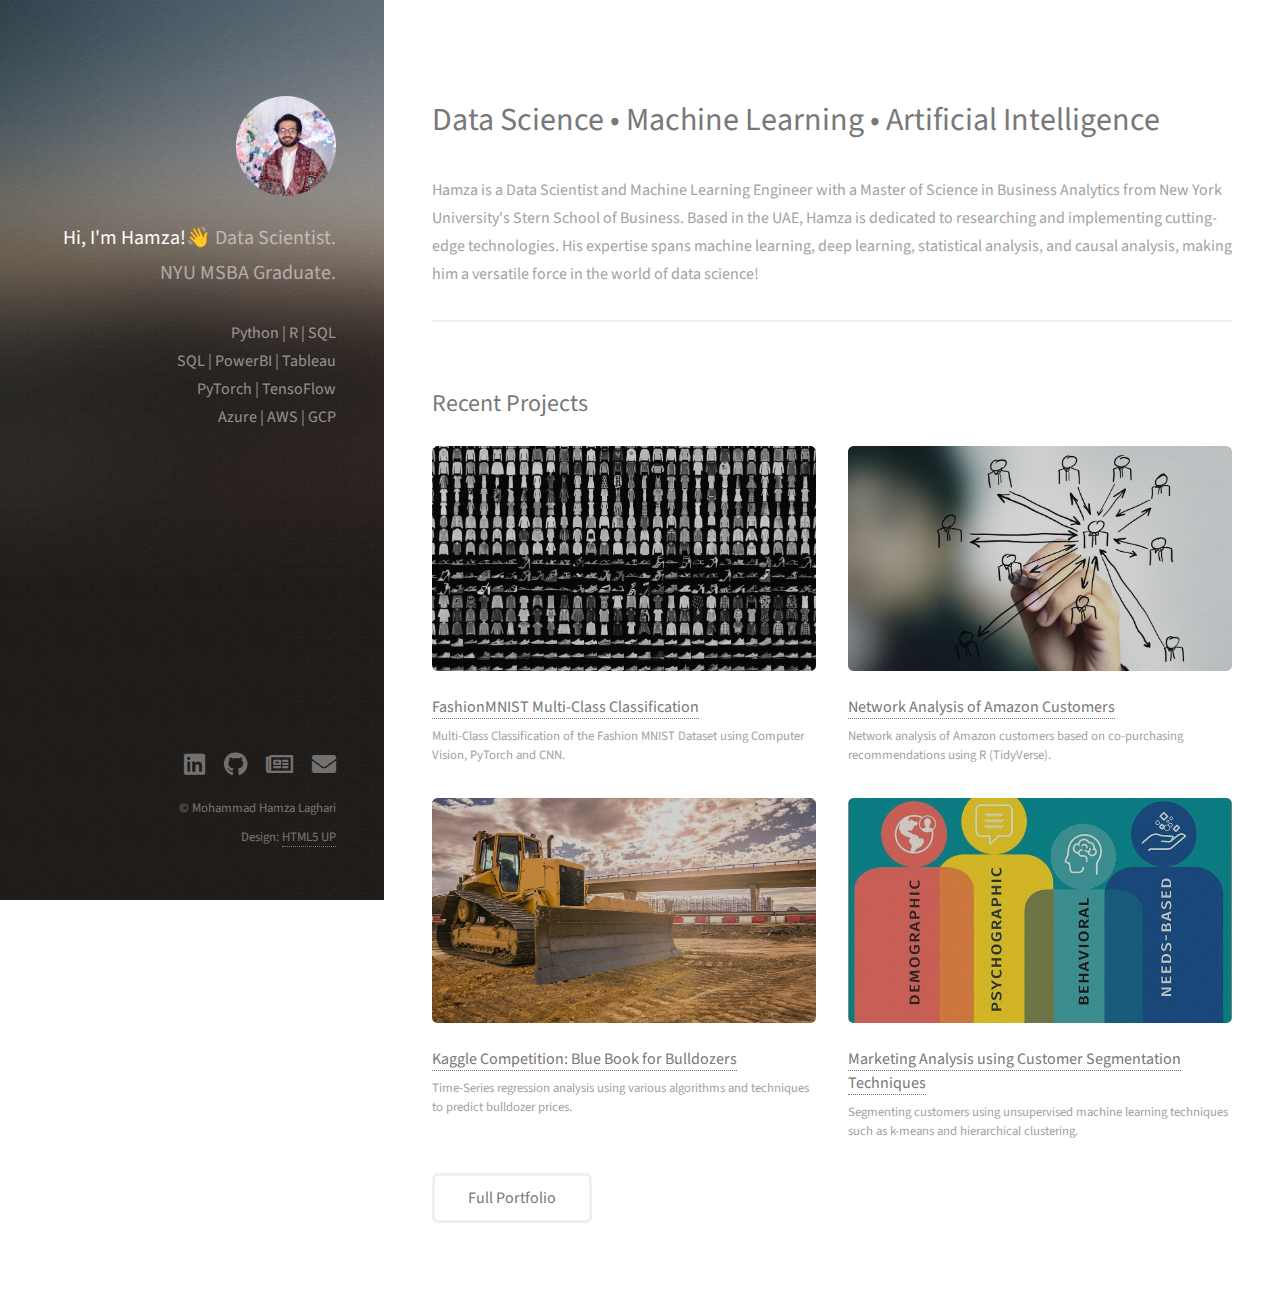
==== index.html @ cd5cdb1b "Add files via upload" ====
<!DOCTYPE HTML>
<!--
	Strata by HTML5 UP
	html5up.net | @ajlkn
	Free for personal and commercial use under the CCA 3.0 license (html5up.net/license)
-->
<html>
	<head>
		<title>Mohammad Hamza Laghari's Portfolio</title>
		<meta charset="utf-8" />
		<meta name="viewport" content="width=device-width, initial-scale=1, user-scalable=no" />
		<link rel="stylesheet" href="assets/css/main.css" />
	</head>
	<body class="is-preload">

		<!-- Header -->
			<header id="header">
				<div class="inner">
					<a href="#" class="image avatar"><img src="images/avatar.jpeg" alt="" /></a>
					<h1><strong>Hi, I'm Hamza!&#128075;</strong><br />
					Data Scientist.<br />
					NYU MSBA Graduate.</a></h1><br/>
					Python | R | SQL<br/>
					SQL | PowerBI | Tableau<br/>
					PyTorch | TensoFlow <br/>
					Azure | AWS | GCP 
				</div>
			</header>

		<!-- Main -->
			<div id="main">

				<!-- One -->
					<section id="one">
						<header class="major">
							<h2>Data Science • Machine Learning • Artificial Intelligence</h2>
						</header>
						<p>Hamza is a Data Scientist and Machine Learning Engineer with a Master of Science in Business Analytics from New York University's Stern School of Business. Based in the UAE, Hamza is dedicated to researching and implementing cutting-edge technologies. His expertise spans machine learning, deep learning, statistical analysis, and causal analysis, making him a versatile force in the world of data science!</p>
						
					</section>

				<!-- Two -->
					<section id="two">
						<h2>Recent Projects</h2>
						<div class="row">
							<article class="col-6 col-12-xsmall work-item">
								<a href="images/fashion.jpg" class="image fit thumb"><img src="images/fashion.jpg" alt="" /></a>
								<h3><a href="https://github.com/mhlaghari/ComputerVision_FashionMNIST_PyTorch/blob/main/FashionMNIST_using_PyTorch.ipynb" target="_blank">FashionMNIST Multi-Class Classification</a></h3>
								<p>Multi-Class Classification of the Fashion MNIST Dataset using Computer Vision, PyTorch and CNN.</p>
							</article>
							<article class="col-6 col-12-xsmall work-item">
								<a href="images/network.jpg" class="image fit thumb"><img src="images/network.jpg" alt="" /></a>
								<h3><a href="https://github.com/mhlaghari/Amazon-product-co-purchasing-network-metadata" target="_blank">Network Analysis of Amazon Customers</a></h3>
								<p>Network analysis of Amazon customers based on co-purchasing recommendations using R (TidyVerse).</p>
							</article>
							<article class="col-6 col-12-xsmall work-item">
								<a href="images/bulldozer.jpg" class="image fit thumb"><img src="images/bulldozer.jpg" alt="" /></a>
								<h3><a href="https://github.com/mhlaghari/Bulldozer_regression_model" target="_blank">Kaggle Competition: Blue Book for Bulldozers</a></h3>
								<p>Time-Series regression analysis using various algorithms and techniques to predict bulldozer prices.</p>
							</article>
							<article class="col-6 col-12-xsmall work-item">
								<a href="images/customer.jpg" class="image fit thumb"><img src="images/customer.jpg" alt="" /></a>
								<h3><a href="https://github.com/mhlaghari/CustomerAnalytics_CustomerSegmentation" target="_blank">Marketing Analysis using Customer Segmentation Techniques</a></h3>
								<p>Segmenting customers using unsupervised machine learning techniques such as k-means and hierarchical clustering.</p>
							</article>
							
						</div>
						<ul class="actions">
							<li><a href="portfolio.html" class="button">Full Portfolio</a></li>
						</ul>
					</section>

				<!-- Three -->
				<!--
					<section id="three">
						<h2>Get In Touch</h2>
						<p>Send me an email and I'll respond to you as soon as I can!</p>
						<div class="row">
							<div class="col-8 col-12-small">
								<form method="post" action="mailto:mhlaghari@gmail.com">
									<div class="row gtr-uniform gtr-50">
										<div class="col-6 col-12-xsmall"><input type="text" name="name" id="name" placeholder="Name" /></div>
										<div class="col-6 col-12-xsmall"><input type="email" name="email" id="email" placeholder="Email" /></div>
										<div class="col-12"><textarea name="message" id="message" placeholder="Message" rows="4"></textarea></div>
									</div>
								</form>
								<ul class="actions">
									<li><input type="submit" value="Send Message" /></li>
								</ul>
							</div>
							<div class="col-4 col-12-small">
								<ul class="labeled-icons">
									
									<li>
										<h3 class="icon solid fa-mobile-alt"><span class="label">Phone</span></h3>
										+971-(50)-5429-979
									</li>
									<li>
										<h3 class="icon solid fa-envelope"><span class="label">Email</span></h3>
										<a href="#">mhlaghari@gmail.com</a>
									</li>
								</ul>
							</div>
						</div>
					</section>
				-->

				<!-- Four -->
				<!--
					<section id="four">
						<h2>Elements</h2>

						<section>
							<h4>Text</h4>
							<p>This is <b>bold</b> and this is <strong>strong</strong>. This is <i>italic</i> and this is <em>emphasized</em>.
							This is <sup>superscript</sup> text and this is <sub>subscript</sub> text.
							This is <u>underlined</u> and this is code: <code>for (;;) { ... }</code>. Finally, <a href="#">this is a link</a>.</p>
							<hr />
							<header>
								<h4>Heading with a Subtitle</h4>
								<p>Lorem ipsum dolor sit amet nullam id egestas urna aliquam</p>
							</header>
							<p>Nunc lacinia ante nunc ac lobortis. Interdum adipiscing gravida odio porttitor sem non mi integer non faucibus ornare mi ut ante amet placerat aliquet. Volutpat eu sed ante lacinia sapien lorem accumsan varius montes viverra nibh in adipiscing blandit tempus accumsan.</p>
							<header>
								<h5>Heading with a Subtitle</h5>
								<p>Lorem ipsum dolor sit amet nullam id egestas urna aliquam</p>
							</header>
							<p>Nunc lacinia ante nunc ac lobortis. Interdum adipiscing gravida odio porttitor sem non mi integer non faucibus ornare mi ut ante amet placerat aliquet. Volutpat eu sed ante lacinia sapien lorem accumsan varius montes viverra nibh in adipiscing blandit tempus accumsan.</p>
							<hr />
							<h2>Heading Level 2</h2>
							<h3>Heading Level 3</h3>
							<h4>Heading Level 4</h4>
							<h5>Heading Level 5</h5>
							<h6>Heading Level 6</h6>
							<hr />
							<h5>Blockquote</h5>
							<blockquote>Fringilla nisl. Donec accumsan interdum nisi, quis tincidunt felis sagittis eget tempus euismod. Vestibulum ante ipsum primis in faucibus vestibulum. Blandit adipiscing eu felis iaculis volutpat ac adipiscing accumsan faucibus. Vestibulum ante ipsum primis in faucibus lorem ipsum dolor sit amet nullam adipiscing eu felis.</blockquote>
							<h5>Preformatted</h5>
							<pre><code>i = 0;

while (!deck.isInOrder()) {
print 'Iteration ' + i;
deck.shuffle();
i++;
}

print 'It took ' + i + ' iterations to sort the deck.';</code></pre>
						</section>

						<section>
							<h4>Lists</h4>
							<div class="row">
								<div class="col-6 col-12-xsmall">
									<h5>Unordered</h5>
									<ul>
										<li>Dolor pulvinar etiam magna etiam.</li>
										<li>Sagittis adipiscing lorem eleifend.</li>
										<li>Felis enim feugiat dolore viverra.</li>
									</ul>
									<h5>Alternate</h5>
									<ul class="alt">
										<li>Dolor pulvinar etiam magna etiam.</li>
										<li>Sagittis adipiscing lorem eleifend.</li>
										<li>Felis enim feugiat dolore viverra.</li>
									</ul>
								</div>
								<div class="col-6 col-12-xsmall">
									<h5>Ordered</h5>
									<ol>
										<li>Dolor pulvinar etiam magna etiam.</li>
										<li>Etiam vel felis at lorem sed viverra.</li>
										<li>Felis enim feugiat dolore viverra.</li>
										<li>Dolor pulvinar etiam magna etiam.</li>
										<li>Etiam vel felis at lorem sed viverra.</li>
										<li>Felis enim feugiat dolore viverra.</li>
									</ol>
									<h5>Icons</h5>
									<ul class="icons">
										<li><a href="#" class="icon brands fa-twitter"><span class="label">Twitter</span></a></li>
										<li><a href="#" class="icon brands fa-facebook-f"><span class="label">Facebook</span></a></li>
										<li><a href="#" class="icon brands fa-instagram"><span class="label">Instagram</span></a></li>
										<li><a href="#" class="icon brands fa-github"><span class="label">Github</span></a></li>
										<li><a href="#" class="icon brands fa-dribbble"><span class="label">Dribbble</span></a></li>
										<li><a href="#" class="icon brands fa-tumblr"><span class="label">Tumblr</span></a></li>
									</ul>
								</div>
							</div>
							<h5>Actions</h5>
							<ul class="actions">
								<li><a href="#" class="button primary">Default</a></li>
								<li><a href="#" class="button">Default</a></li>
							</ul>
							<ul class="actions small">
								<li><a href="#" class="button primary small">Small</a></li>
								<li><a href="#" class="button small">Small</a></li>
							</ul>
							<div class="row">
								<div class="col-6 col-12-small">
									<ul class="actions stacked">
										<li><a href="#" class="button primary">Default</a></li>
										<li><a href="#" class="button">Default</a></li>
									</ul>
								</div>
								<div class="col-6 col-12-small">
									<ul class="actions stacked">
										<li><a href="#" class="button primary small">Small</a></li>
										<li><a href="#" class="button small">Small</a></li>
									</ul>
								</div>
								<div class="col-6 col-12-small">
									<ul class="actions stacked">
										<li><a href="#" class="button primary fit">Default</a></li>
										<li><a href="#" class="button fit">Default</a></li>
									</ul>
								</div>
								<div class="col-6 col-12-small">
									<ul class="actions stacked">
										<li><a href="#" class="button primary small fit">Small</a></li>
										<li><a href="#" class="button small fit">Small</a></li>
									</ul>
								</div>
							</div>
						</section>

						<section>
							<h4>Table</h4>
							<h5>Default</h5>
							<div class="table-wrapper">
								<table>
									<thead>
										<tr>
											<th>Name</th>
											<th>Description</th>
											<th>Price</th>
										</tr>
									</thead>
									<tbody>
										<tr>
											<td>Item One</td>
											<td>Ante turpis integer aliquet porttitor.</td>
											<td>29.99</td>
										</tr>
										<tr>
											<td>Item Two</td>
											<td>Vis ac commodo adipiscing arcu aliquet.</td>
											<td>19.99</td>
										</tr>
										<tr>
											<td>Item Three</td>
											<td> Morbi faucibus arcu accumsan lorem.</td>
											<td>29.99</td>
										</tr>
										<tr>
											<td>Item Four</td>
											<td>Vitae integer tempus condimentum.</td>
											<td>19.99</td>
										</tr>
										<tr>
											<td>Item Five</td>
											<td>Ante turpis integer aliquet porttitor.</td>
											<td>29.99</td>
										</tr>
									</tbody>
									<tfoot>
										<tr>
											<td colspan="2"></td>
											<td>100.00</td>
										</tr>
									</tfoot>
								</table>
							</div>

							<h5>Alternate</h5>
							<div class="table-wrapper">
								<table class="alt">
									<thead>
										<tr>
											<th>Name</th>
											<th>Description</th>
											<th>Price</th>
										</tr>
									</thead>
									<tbody>
										<tr>
											<td>Item One</td>
											<td>Ante turpis integer aliquet porttitor.</td>
											<td>29.99</td>
										</tr>
										<tr>
											<td>Item Two</td>
											<td>Vis ac commodo adipiscing arcu aliquet.</td>
											<td>19.99</td>
										</tr>
										<tr>
											<td>Item Three</td>
											<td> Morbi faucibus arcu accumsan lorem.</td>
											<td>29.99</td>
										</tr>
										<tr>
											<td>Item Four</td>
											<td>Vitae integer tempus condimentum.</td>
											<td>19.99</td>
										</tr>
										<tr>
											<td>Item Five</td>
											<td>Ante turpis integer aliquet porttitor.</td>
											<td>29.99</td>
										</tr>
									</tbody>
									<tfoot>
										<tr>
											<td colspan="2"></td>
											<td>100.00</td>
										</tr>
									</tfoot>
								</table>
							</div>
						</section>

						<section>
							<h4>Buttons</h4>
							<ul class="actions">
								<li><a href="#" class="button primary">Primary</a></li>
								<li><a href="#" class="button">Default</a></li>
							</ul>
							<ul class="actions">
								<li><a href="#" class="button large">Large</a></li>
								<li><a href="#" class="button">Default</a></li>
								<li><a href="#" class="button small">Small</a></li>
							</ul>
							<ul class="actions fit">
								<li><a href="#" class="button primary fit">Fit</a></li>
								<li><a href="#" class="button fit">Fit</a></li>
							</ul>
							<ul class="actions fit small">
								<li><a href="#" class="button primary fit small">Fit + Small</a></li>
								<li><a href="#" class="button fit small">Fit + Small</a></li>
							</ul>
							<ul class="actions">
								<li><a href="#" class="button primary icon solid fa-download">Icon</a></li>
								<li><a href="#" class="button icon solid fa-download">Icon</a></li>
							</ul>
							<ul class="actions">
								<li><span class="button primary disabled">Primary</span></li>
								<li><span class="button disabled">Default</span></li>
							</ul>
						</section>

						<section>
							<h4>Form</h4>
							<form method="post" action="#">
								<div class="row gtr-uniform gtr-50">
									<div class="col-6 col-12-xsmall">
										<input type="text" name="demo-name" id="demo-name" value="" placeholder="Name" />
									</div>
									<div class="col-6 col-12-xsmall">
										<input type="email" name="demo-email" id="demo-email" value="" placeholder="Email" />
									</div>
									<div class="col-12">
										<select name="demo-category" id="demo-category">
											<option value="">- Category -</option>
											<option value="1">Manufacturing</option>
											<option value="1">Shipping</option>
											<option value="1">Administration</option>
											<option value="1">Human Resources</option>
										</select>
									</div>
									<div class="col-4 col-12-small">
										<input type="radio" id="demo-priority-low" name="demo-priority" checked>
										<label for="demo-priority-low">Low Priority</label>
									</div>
									<div class="col-4 col-12-small">
										<input type="radio" id="demo-priority-normal" name="demo-priority">
										<label for="demo-priority-normal">Normal Priority</label>
									</div>
									<div class="col-4 col-12-small">
										<input type="radio" id="demo-priority-high" name="demo-priority">
										<label for="demo-priority-high">High Priority</label>
									</div>
									<div class="col-6 col-12-small">
										<input type="checkbox" id="demo-copy" name="demo-copy">
										<label for="demo-copy">Email me a copy of this message</label>
									</div>
									<div class="col-6 col-12-small">
										<input type="checkbox" id="demo-human" name="demo-human" checked>
										<label for="demo-human">I am a human and not a robot</label>
									</div>
									<div class="col-12">
										<textarea name="demo-message" id="demo-message" placeholder="Enter your message" rows="6"></textarea>
									</div>
									<div class="col-12">
										<ul class="actions">
											<li><input type="submit" value="Send Message" class="primary" /></li>
											<li><input type="reset" value="Reset" /></li>
										</ul>
									</div>
								</div>
							</form>
						</section>

						<section>
							<h4>Image</h4>
							<h5>Fit</h5>
							<div class="box alt">
								<div class="row gtr-50 gtr-uniform">
									<div class="col-12"><span class="image fit"><img src="images/fulls/05.jpg" alt="" /></span></div>
									<div class="col-4"><span class="image fit"><img src="images/thumbs/01.jpg" alt="" /></span></div>
									<div class="col-4"><span class="image fit"><img src="images/thumbs/02.jpg" alt="" /></span></div>
									<div class="col-4"><span class="image fit"><img src="images/thumbs/03.jpg" alt="" /></span></div>
									<div class="col-4"><span class="image fit"><img src="images/thumbs/04.jpg" alt="" /></span></div>
									<div class="col-4"><span class="image fit"><img src="images/thumbs/05.jpg" alt="" /></span></div>
									<div class="col-4"><span class="image fit"><img src="images/thumbs/06.jpg" alt="" /></span></div>
									<div class="col-4"><span class="image fit"><img src="images/thumbs/03.jpg" alt="" /></span></div>
									<div class="col-4"><span class="image fit"><img src="images/thumbs/02.jpg" alt="" /></span></div>
									<div class="col-4"><span class="image fit"><img src="images/thumbs/01.jpg" alt="" /></span></div>
								</div>
							</div>
							<h5>Left &amp; Right</h5>
							<p><span class="image left"><img src="images/avatar.jpg" alt="" /></span>Fringilla nisl. Donec accumsan interdum nisi, quis tincidunt felis sagittis eget. tempus euismod. Vestibulum ante ipsum primis in faucibus vestibulum. Blandit adipiscing eu felis iaculis volutpat ac adipiscing accumsan eu faucibus. Integer ac pellentesque praesent tincidunt felis sagittis eget. tempus euismod. Vestibulum ante ipsum primis in faucibus vestibulum. Blandit adipiscing eu felis iaculis volutpat ac adipiscing accumsan eu faucibus. Integer ac pellentesque praesent. Donec accumsan interdum nisi, quis tincidunt felis sagittis eget. tempus euismod. Vestibulum ante ipsum primis in faucibus vestibulum. Blandit adipiscing eu felis iaculis volutpat ac adipiscing accumsan eu faucibus. Integer ac pellentesque praesent tincidunt felis sagittis eget. tempus euismod. Vestibulum ante ipsum primis in faucibus vestibulum. Blandit adipiscing eu felis iaculis volutpat ac adipiscing accumsan eu faucibus. Integer ac pellentesque praesent.</p>
							<p><span class="image right"><img src="images/avatar.jpg" alt="" /></span>Fringilla nisl. Donec accumsan interdum nisi, quis tincidunt felis sagittis eget. tempus euismod. Vestibulum ante ipsum primis in faucibus vestibulum. Blandit adipiscing eu felis iaculis volutpat ac adipiscing accumsan eu faucibus. Integer ac pellentesque praesent tincidunt felis sagittis eget. tempus euismod. Vestibulum ante ipsum primis in faucibus vestibulum. Blandit adipiscing eu felis iaculis volutpat ac adipiscing accumsan eu faucibus. Integer ac pellentesque praesent. Donec accumsan interdum nisi, quis tincidunt felis sagittis eget. tempus euismod. Vestibulum ante ipsum primis in faucibus vestibulum. Blandit adipiscing eu felis iaculis volutpat ac adipiscing accumsan eu faucibus. Integer ac pellentesque praesent tincidunt felis sagittis eget. tempus euismod. Vestibulum ante ipsum primis in faucibus vestibulum. Blandit adipiscing eu felis iaculis volutpat ac adipiscing accumsan eu faucibus. Integer ac pellentesque praesent.</p>
						</section>

					</section>
				-->

			</div>

		<!-- Footer -->
			<footer id="footer">
				<div class="inner">
					<ul class="icons">
						<li><a href="https://www.linkedin.com/in/mhlaghari/" class="icon brands fa-linkedin" target="_blank"><span class="label">LinkedIn</span></a></li>
						<li><a href="https://github.com/mhlaghari" class="icon brands fa-github" target="_blank"><span class="label">Github</span></a></li>
						<li><a href="https://github.com/mhlaghari/resume/blob/main/MohammadHamzaLaghari%20CV2023.pdf" class="icon regular fa-newspaper" target="_blank"><span class="label">Resume</span></a></li>
						<li><a href="mailto:mhlaghari@gmail.com" class="icon solid fa-envelope"><span class="label" target="_blank">Email</span></a></li>
					</ul>
					<ul class="copyright">
						<li>&copy; Mohammad Hamza Laghari</li><li>Design: <a href="http://html5up.net">HTML5 UP</a></li>
					</ul>
				</div>
			</footer>

		<!-- Scripts -->
			<script src="assets/js/jquery.min.js"></script>
			<script src="assets/js/jquery.poptrox.min.js"></script>
			<script src="assets/js/browser.min.js"></script>
			<script src="assets/js/breakpoints.min.js"></script>
			<script src="assets/js/util.js"></script>
			<script src="assets/js/main.js"></script>

	</body>
</html>
---- assets/css/main.css ----
@import url("fontawesome-all.min.css");
@import url("https://fonts.googleapis.com/css?family=Source+Sans+Pro:400,400italic");

/*
	Strata by HTML5 UP
	html5up.net | @ajlkn
	Free for personal and commercial use under the CCA 3.0 license (html5up.net/license)
*/

html, body, div, span, applet, object,
iframe, h1, h2, h3, h4, h5, h6, p, blockquote,
pre, a, abbr, acronym, address, big, cite,
code, del, dfn, em, img, ins, kbd, q, s, samp,
small, strike, strong, sub, sup, tt, var, b,
u, i, center, dl, dt, dd, ol, ul, li, fieldset,
form, label, legend, table, caption, tbody,
tfoot, thead, tr, th, td, article, aside,
canvas, details, embed, figure, figcaption,
footer, header, hgroup, menu, nav, output, ruby,
section, summary, time, mark, audio, video {
	margin: 0;
	padding: 0;
	border: 0;
	font-size: 100%;
	font: inherit;
	vertical-align: baseline;}

article, aside, details, figcaption, figure,
footer, header, hgroup, menu, nav, section {
	display: block;}

body {
	line-height: 1;
}

ol, ul {
	list-style: none;
}

blockquote, q {
	quotes: none;
}

	blockquote:before, blockquote:after, q:before, q:after {
		content: '';
		content: none;
	}

table {
	border-collapse: collapse;
	border-spacing: 0;
}

body {
	-webkit-text-size-adjust: none;
}

mark {
	background-color: transparent;
	color: inherit;
}

input::-moz-focus-inner {
	border: 0;
	padding: 0;
}

input, select, textarea {
	-moz-appearance: none;
	-webkit-appearance: none;
	-ms-appearance: none;
	appearance: none;
}

/* Basic */

	html {
		box-sizing: border-box;
	}

	*, *:before, *:after {
		box-sizing: inherit;
	}

	body {
		background: #fff;
	}

		body.is-preload *, body.is-preload *:before, body.is-preload *:after {
			-moz-animation: none !important;
			-webkit-animation: none !important;
			-ms-animation: none !important;
			animation: none !important;
			-moz-transition: none !important;
			-webkit-transition: none !important;
			-ms-transition: none !important;
			transition: none !important;
		}

	body, input, select, textarea {
		color: #a2a2a2;
		font-family: "Source Sans Pro", Helvetica, sans-serif;
		font-size: 16pt;
		font-weight: 400;
		line-height: 1.75em;
	}

	a {
		-moz-transition: color 0.2s ease-in-out, border-color 0.2s ease-in-out;
		-webkit-transition: color 0.2s ease-in-out, border-color 0.2s ease-in-out;
		-ms-transition: color 0.2s ease-in-out, border-color 0.2s ease-in-out;
		transition: color 0.2s ease-in-out, border-color 0.2s ease-in-out;
		border-bottom: dotted 1px;
		color: #49bf9d;
		text-decoration: none;
	}

		a:hover {
			border-bottom-color: transparent;
			color: #49bf9d !important;
			text-decoration: none;
		}

	strong, b {
		color: #787878;
		font-weight: 400;
	}

	em, i {
		font-style: italic;
	}

	p {
		margin: 0 0 2em 0;
	}

	h1, h2, h3, h4, h5, h6 {
		color: #787878;
		font-weight: 400;
		line-height: 1em;
		margin: 0 0 1em 0;
	}

		h1 a, h2 a, h3 a, h4 a, h5 a, h6 a {
			color: inherit;
			text-decoration: none;
		}

	h1 {
		font-size: 2em;
		line-height: 1.5em;
	}

	h2 {
		font-size: 1.5em;
		line-height: 1.5em;
	}

	h3 {
		font-size: 1.25em;
		line-height: 1.5em;
	}

	h4 {
		font-size: 1.1em;
		line-height: 1.5em;
	}

	h5 {
		font-size: 0.9em;
		line-height: 1.5em;
	}

	h6 {
		font-size: 0.7em;
		line-height: 1.5em;
	}

	sub {
		font-size: 0.8em;
		position: relative;
		top: 0.5em;
	}

	sup {
		font-size: 0.8em;
		position: relative;
		top: -0.5em;
	}

	hr {
		border: 0;
		border-bottom: solid 2px #efefef;
		margin: 2em 0;
	}

		hr.major {
			margin: 3em 0;
		}

	blockquote {
		border-left: solid 6px #efefef;
		font-style: italic;
		margin: 0 0 2em 0;
		padding: 0.5em 0 0.5em 1.5em;
	}

	code {
		background: #f7f7f7;
		border-radius: 0.35em;
		border: solid 2px #efefef;
		font-family: "Courier New", monospace;
		font-size: 0.9em;
		margin: 0 0.25em;
		padding: 0.25em 0.65em;
	}

	pre {
		-webkit-overflow-scrolling: touch;
		font-family: "Courier New", monospace;
		font-size: 0.9em;
		margin: 0 0 2em 0;
	}

		pre code {
			display: block;
			line-height: 1.75em;
			padding: 1em 1.5em;
			overflow-x: auto;
		}

	.align-left {
		text-align: left;
	}

	.align-center {
		text-align: center;
	}

	.align-right {
		text-align: right;
	}

/* Container */

	.container {
		margin: 0 auto;
		max-width: calc(100% - 4em);
		width: 100%;
	}

		.container.xsmall {
			width: 25%;
		}

		.container.small {
			width: 50%;
		}

		.container.medium {
			width: 75%;
		}

		.container.large {
			width: 125%;
		}

		.container.xlarge {
			width: 150%;
		}

		.container.max {
			width: 100%;
		}

		@media screen and (max-width: 980px) {

			.container {
				width: 100% !important;
				max-width: 100% !important;
			}

		}

		@media screen and (max-width: 480px) {

			.container {
				max-width: calc(100% - 3em);
			}

		}

/* Row */

	.row {
		display: flex;
		flex-wrap: wrap;
		box-sizing: border-box;
		align-items: stretch;
	}

		.row > * {
			box-sizing: border-box;
		}

		.row.gtr-uniform > * > :last-child {
			margin-bottom: 0;
		}

		.row.aln-left {
			justify-content: flex-start;
		}

		.row.aln-center {
			justify-content: center;
		}

		.row.aln-right {
			justify-content: flex-end;
		}

		.row.aln-top {
			align-items: flex-start;
		}

		.row.aln-middle {
			align-items: center;
		}

		.row.aln-bottom {
			align-items: flex-end;
		}

		.row > .imp {
			order: -1;
		}

		.row > .col-1 {
			width: 8.33333%;
		}

		.row > .off-1 {
			margin-left: 8.33333%;
		}

		.row > .col-2 {
			width: 16.66667%;
		}

		.row > .off-2 {
			margin-left: 16.66667%;
		}

		.row > .col-3 {
			width: 25%;
		}

		.row > .off-3 {
			margin-left: 25%;
		}

		.row > .col-4 {
			width: 33.33333%;
		}

		.row > .off-4 {
			margin-left: 33.33333%;
		}

		.row > .col-5 {
			width: 41.66667%;
		}

		.row > .off-5 {
			margin-left: 41.66667%;
		}

		.row > .col-6 {
			width: 50%;
		}

		.row > .off-6 {
			margin-left: 50%;
		}

		.row > .col-7 {
			width: 58.33333%;
		}

		.row > .off-7 {
			margin-left: 58.33333%;
		}

		.row > .col-8 {
			width: 66.66667%;
		}

		.row > .off-8 {
			margin-left: 66.66667%;
		}

		.row > .col-9 {
			width: 75%;
		}

		.row > .off-9 {
			margin-left: 75%;
		}

		.row > .col-10 {
			width: 83.33333%;
		}

		.row > .off-10 {
			margin-left: 83.33333%;
		}

		.row > .col-11 {
			width: 91.66667%;
		}

		.row > .off-11 {
			margin-left: 91.66667%;
		}

		.row > .col-12 {
			width: 100%;
		}

		.row > .off-12 {
			margin-left: 100%;
		}

		.row.gtr-0 {
			margin-top: 0;
			margin-left: 0em;
		}

			.row.gtr-0 > * {
				padding: 0 0 0 0em;
			}

			.row.gtr-0.gtr-uniform {
				margin-top: 0em;
			}

				.row.gtr-0.gtr-uniform > * {
					padding-top: 0em;
				}

		.row.gtr-25 {
			margin-top: 0;
			margin-left: -0.625em;
		}

			.row.gtr-25 > * {
				padding: 0 0 0 0.625em;
			}

			.row.gtr-25.gtr-uniform {
				margin-top: -0.625em;
			}

				.row.gtr-25.gtr-uniform > * {
					padding-top: 0.625em;
				}

		.row.gtr-50 {
			margin-top: 0;
			margin-left: -1.25em;
		}

			.row.gtr-50 > * {
				padding: 0 0 0 1.25em;
			}

			.row.gtr-50.gtr-uniform {
				margin-top: -1.25em;
			}

				.row.gtr-50.gtr-uniform > * {
					padding-top: 1.25em;
				}

		.row {
			margin-top: 0;
			margin-left: -2.5em;
		}

			.row > * {
				padding: 0 0 0 2.5em;
			}

			.row.gtr-uniform {
				margin-top: -2.5em;
			}

				.row.gtr-uniform > * {
					padding-top: 2.5em;
				}

		.row.gtr-150 {
			margin-top: 0;
			margin-left: -3.75em;
		}

			.row.gtr-150 > * {
				padding: 0 0 0 3.75em;
			}

			.row.gtr-150.gtr-uniform {
				margin-top: -3.75em;
			}

				.row.gtr-150.gtr-uniform > * {
					padding-top: 3.75em;
				}

		.row.gtr-200 {
			margin-top: 0;
			margin-left: -5em;
		}

			.row.gtr-200 > * {
				padding: 0 0 0 5em;
			}

			.row.gtr-200.gtr-uniform {
				margin-top: -5em;
			}

				.row.gtr-200.gtr-uniform > * {
					padding-top: 5em;
				}

		@media screen and (max-width: 1800px) {

			.row {
				display: flex;
				flex-wrap: wrap;
				box-sizing: border-box;
				align-items: stretch;
			}

				.row > * {
					box-sizing: border-box;
				}

				.row.gtr-uniform > * > :last-child {
					margin-bottom: 0;
				}

				.row.aln-left {
					justify-content: flex-start;
				}

				.row.aln-center {
					justify-content: center;
				}

				.row.aln-right {
					justify-content: flex-end;
				}

				.row.aln-top {
					align-items: flex-start;
				}

				.row.aln-middle {
					align-items: center;
				}

				.row.aln-bottom {
					align-items: flex-end;
				}

				.row > .imp-xlarge {
					order: -1;
				}

				.row > .col-1-xlarge {
					width: 8.33333%;
				}

				.row > .off-1-xlarge {
					margin-left: 8.33333%;
				}

				.row > .col-2-xlarge {
					width: 16.66667%;
				}

				.row > .off-2-xlarge {
					margin-left: 16.66667%;
				}

				.row > .col-3-xlarge {
					width: 25%;
				}

				.row > .off-3-xlarge {
					margin-left: 25%;
				}

				.row > .col-4-xlarge {
					width: 33.33333%;
				}

				.row > .off-4-xlarge {
					margin-left: 33.33333%;
				}

				.row > .col-5-xlarge {
					width: 41.66667%;
				}

				.row > .off-5-xlarge {
					margin-left: 41.66667%;
				}

				.row > .col-6-xlarge {
					width: 50%;
				}

				.row > .off-6-xlarge {
					margin-left: 50%;
				}

				.row > .col-7-xlarge {
					width: 58.33333%;
				}

				.row > .off-7-xlarge {
					margin-left: 58.33333%;
				}

				.row > .col-8-xlarge {
					width: 66.66667%;
				}

				.row > .off-8-xlarge {
					margin-left: 66.66667%;
				}

				.row > .col-9-xlarge {
					width: 75%;
				}

				.row > .off-9-xlarge {
					margin-left: 75%;
				}

				.row > .col-10-xlarge {
					width: 83.33333%;
				}

				.row > .off-10-xlarge {
					margin-left: 83.33333%;
				}

				.row > .col-11-xlarge {
					width: 91.66667%;
				}

				.row > .off-11-xlarge {
					margin-left: 91.66667%;
				}

				.row > .col-12-xlarge {
					width: 100%;
				}

				.row > .off-12-xlarge {
					margin-left: 100%;
				}

				.row.gtr-0 {
					margin-top: 0;
					margin-left: 0em;
				}

					.row.gtr-0 > * {
						padding: 0 0 0 0em;
					}

					.row.gtr-0.gtr-uniform {
						margin-top: 0em;
					}

						.row.gtr-0.gtr-uniform > * {
							padding-top: 0em;
						}

				.row.gtr-25 {
					margin-top: 0;
					margin-left: -0.625em;
				}

					.row.gtr-25 > * {
						padding: 0 0 0 0.625em;
					}

					.row.gtr-25.gtr-uniform {
						margin-top: -0.625em;
					}

						.row.gtr-25.gtr-uniform > * {
							padding-top: 0.625em;
						}

				.row.gtr-50 {
					margin-top: 0;
					margin-left: -1.25em;
				}

					.row.gtr-50 > * {
						padding: 0 0 0 1.25em;
					}

					.row.gtr-50.gtr-uniform {
						margin-top: -1.25em;
					}

						.row.gtr-50.gtr-uniform > * {
							padding-top: 1.25em;
						}

				.row {
					margin-top: 0;
					margin-left: -2.5em;
				}

					.row > * {
						padding: 0 0 0 2.5em;
					}

					.row.gtr-uniform {
						margin-top: -2.5em;
					}

						.row.gtr-uniform > * {
							padding-top: 2.5em;
						}

				.row.gtr-150 {
					margin-top: 0;
					margin-left: -3.75em;
				}

					.row.gtr-150 > * {
						padding: 0 0 0 3.75em;
					}

					.row.gtr-150.gtr-uniform {
						margin-top: -3.75em;
					}

						.row.gtr-150.gtr-uniform > * {
							padding-top: 3.75em;
						}

				.row.gtr-200 {
					margin-top: 0;
					margin-left: -5em;
				}

					.row.gtr-200 > * {
						padding: 0 0 0 5em;
					}

					.row.gtr-200.gtr-uniform {
						margin-top: -5em;
					}

						.row.gtr-200.gtr-uniform > * {
							padding-top: 5em;
						}

		}

		@media screen and (max-width: 1280px) {

			.row {
				display: flex;
				flex-wrap: wrap;
				box-sizing: border-box;
				align-items: stretch;
			}

				.row > * {
					box-sizing: border-box;
				}

				.row.gtr-uniform > * > :last-child {
					margin-bottom: 0;
				}

				.row.aln-left {
					justify-content: flex-start;
				}

				.row.aln-center {
					justify-content: center;
				}

				.row.aln-right {
					justify-content: flex-end;
				}

				.row.aln-top {
					align-items: flex-start;
				}

				.row.aln-middle {
					align-items: center;
				}

				.row.aln-bottom {
					align-items: flex-end;
				}

				.row > .imp-large {
					order: -1;
				}

				.row > .col-1-large {
					width: 8.33333%;
				}

				.row > .off-1-large {
					margin-left: 8.33333%;
				}

				.row > .col-2-large {
					width: 16.66667%;
				}

				.row > .off-2-large {
					margin-left: 16.66667%;
				}

				.row > .col-3-large {
					width: 25%;
				}

				.row > .off-3-large {
					margin-left: 25%;
				}

				.row > .col-4-large {
					width: 33.33333%;
				}

				.row > .off-4-large {
					margin-left: 33.33333%;
				}

				.row > .col-5-large {
					width: 41.66667%;
				}

				.row > .off-5-large {
					margin-left: 41.66667%;
				}

				.row > .col-6-large {
					width: 50%;
				}

				.row > .off-6-large {
					margin-left: 50%;
				}

				.row > .col-7-large {
					width: 58.33333%;
				}

				.row > .off-7-large {
					margin-left: 58.33333%;
				}

				.row > .col-8-large {
					width: 66.66667%;
				}

				.row > .off-8-large {
					margin-left: 66.66667%;
				}

				.row > .col-9-large {
					width: 75%;
				}

				.row > .off-9-large {
					margin-left: 75%;
				}

				.row > .col-10-large {
					width: 83.33333%;
				}

				.row > .off-10-large {
					margin-left: 83.33333%;
				}

				.row > .col-11-large {
					width: 91.66667%;
				}

				.row > .off-11-large {
					margin-left: 91.66667%;
				}

				.row > .col-12-large {
					width: 100%;
				}

				.row > .off-12-large {
					margin-left: 100%;
				}

				.row.gtr-0 {
					margin-top: 0;
					margin-left: 0em;
				}

					.row.gtr-0 > * {
						padding: 0 0 0 0em;
					}

					.row.gtr-0.gtr-uniform {
						margin-top: 0em;
					}

						.row.gtr-0.gtr-uniform > * {
							padding-top: 0em;
						}

				.row.gtr-25 {
					margin-top: 0;
					margin-left: -0.5em;
				}

					.row.gtr-25 > * {
						padding: 0 0 0 0.5em;
					}

					.row.gtr-25.gtr-uniform {
						margin-top: -0.5em;
					}

						.row.gtr-25.gtr-uniform > * {
							padding-top: 0.5em;
						}

				.row.gtr-50 {
					margin-top: 0;
					margin-left: -1em;
				}

					.row.gtr-50 > * {
						padding: 0 0 0 1em;
					}

					.row.gtr-50.gtr-uniform {
						margin-top: -1em;
					}

						.row.gtr-50.gtr-uniform > * {
							padding-top: 1em;
						}

				.row {
					margin-top: 0;
					margin-left: -2em;
				}

					.row > * {
						padding: 0 0 0 2em;
					}

					.row.gtr-uniform {
						margin-top: -2em;
					}

						.row.gtr-uniform > * {
							padding-top: 2em;
						}

				.row.gtr-150 {
					margin-top: 0;
					margin-left: -3em;
				}

					.row.gtr-150 > * {
						padding: 0 0 0 3em;
					}

					.row.gtr-150.gtr-uniform {
						margin-top: -3em;
					}

						.row.gtr-150.gtr-uniform > * {
							padding-top: 3em;
						}

				.row.gtr-200 {
					margin-top: 0;
					margin-left: -4em;
				}

					.row.gtr-200 > * {
						padding: 0 0 0 4em;
					}

					.row.gtr-200.gtr-uniform {
						margin-top: -4em;
					}

						.row.gtr-200.gtr-uniform > * {
							padding-top: 4em;
						}

		}

		@media screen and (max-width: 980px) {

			.row {
				display: flex;
				flex-wrap: wrap;
				box-sizing: border-box;
				align-items: stretch;
			}

				.row > * {
					box-sizing: border-box;
				}

				.row.gtr-uniform > * > :last-child {
					margin-bottom: 0;
				}

				.row.aln-left {
					justify-content: flex-start;
				}

				.row.aln-center {
					justify-content: center;
				}

				.row.aln-right {
					justify-content: flex-end;
				}

				.row.aln-top {
					align-items: flex-start;
				}

				.row.aln-middle {
					align-items: center;
				}

				.row.aln-bottom {
					align-items: flex-end;
				}

				.row > .imp-medium {
					order: -1;
				}

				.row > .col-1-medium {
					width: 8.33333%;
				}

				.row > .off-1-medium {
					margin-left: 8.33333%;
				}

				.row > .col-2-medium {
					width: 16.66667%;
				}

				.row > .off-2-medium {
					margin-left: 16.66667%;
				}

				.row > .col-3-medium {
					width: 25%;
				}

				.row > .off-3-medium {
					margin-left: 25%;
				}

				.row > .col-4-medium {
					width: 33.33333%;
				}

				.row > .off-4-medium {
					margin-left: 33.33333%;
				}

				.row > .col-5-medium {
					width: 41.66667%;
				}

				.row > .off-5-medium {
					margin-left: 41.66667%;
				}

				.row > .col-6-medium {
					width: 50%;
				}

				.row > .off-6-medium {
					margin-left: 50%;
				}

				.row > .col-7-medium {
					width: 58.33333%;
				}

				.row > .off-7-medium {
					margin-left: 58.33333%;
				}

				.row > .col-8-medium {
					width: 66.66667%;
				}

				.row > .off-8-medium {
					margin-left: 66.66667%;
				}

				.row > .col-9-medium {
					width: 75%;
				}

				.row > .off-9-medium {
					margin-left: 75%;
				}

				.row > .col-10-medium {
					width: 83.33333%;
				}

				.row > .off-10-medium {
					margin-left: 83.33333%;
				}

				.row > .col-11-medium {
					width: 91.66667%;
				}

				.row > .off-11-medium {
					margin-left: 91.66667%;
				}

				.row > .col-12-medium {
					width: 100%;
				}

				.row > .off-12-medium {
					margin-left: 100%;
				}

				.row.gtr-0 {
					margin-top: 0;
					margin-left: 0em;
				}

					.row.gtr-0 > * {
						padding: 0 0 0 0em;
					}

					.row.gtr-0.gtr-uniform {
						margin-top: 0em;
					}

						.row.gtr-0.gtr-uniform > * {
							padding-top: 0em;
						}

				.row.gtr-25 {
					margin-top: 0;
					margin-left: -0.5em;
				}

					.row.gtr-25 > * {
						padding: 0 0 0 0.5em;
					}

					.row.gtr-25.gtr-uniform {
						margin-top: -0.5em;
					}

						.row.gtr-25.gtr-uniform > * {
							padding-top: 0.5em;
						}

				.row.gtr-50 {
					margin-top: 0;
					margin-left: -1em;
				}

					.row.gtr-50 > * {
						padding: 0 0 0 1em;
					}

					.row.gtr-50.gtr-uniform {
						margin-top: -1em;
					}

						.row.gtr-50.gtr-uniform > * {
							padding-top: 1em;
						}

				.row {
					margin-top: 0;
					margin-left: -2em;
				}

					.row > * {
						padding: 0 0 0 2em;
					}

					.row.gtr-uniform {
						margin-top: -2em;
					}

						.row.gtr-uniform > * {
							padding-top: 2em;
						}

				.row.gtr-150 {
					margin-top: 0;
					margin-left: -3em;
				}

					.row.gtr-150 > * {
						padding: 0 0 0 3em;
					}

					.row.gtr-150.gtr-uniform {
						margin-top: -3em;
					}

						.row.gtr-150.gtr-uniform > * {
							padding-top: 3em;
						}

				.row.gtr-200 {
					margin-top: 0;
					margin-left: -4em;
				}

					.row.gtr-200 > * {
						padding: 0 0 0 4em;
					}

					.row.gtr-200.gtr-uniform {
						margin-top: -4em;
					}

						.row.gtr-200.gtr-uniform > * {
							padding-top: 4em;
						}

		}

		@media screen and (max-width: 736px) {

			.row {
				display: flex;
				flex-wrap: wrap;
				box-sizing: border-box;
				align-items: stretch;
			}

				.row > * {
					box-sizing: border-box;
				}

				.row.gtr-uniform > * > :last-child {
					margin-bottom: 0;
				}

				.row.aln-left {
					justify-content: flex-start;
				}

				.row.aln-center {
					justify-content: center;
				}

				.row.aln-right {
					justify-content: flex-end;
				}

				.row.aln-top {
					align-items: flex-start;
				}

				.row.aln-middle {
					align-items: center;
				}

				.row.aln-bottom {
					align-items: flex-end;
				}

				.row > .imp-small {
					order: -1;
				}

				.row > .col-1-small {
					width: 8.33333%;
				}

				.row > .off-1-small {
					margin-left: 8.33333%;
				}

				.row > .col-2-small {
					width: 16.66667%;
				}

				.row > .off-2-small {
					margin-left: 16.66667%;
				}

				.row > .col-3-small {
					width: 25%;
				}

				.row > .off-3-small {
					margin-left: 25%;
				}

				.row > .col-4-small {
					width: 33.33333%;
				}

				.row > .off-4-small {
					margin-left: 33.33333%;
				}

				.row > .col-5-small {
					width: 41.66667%;
				}

				.row > .off-5-small {
					margin-left: 41.66667%;
				}

				.row > .col-6-small {
					width: 50%;
				}

				.row > .off-6-small {
					margin-left: 50%;
				}

				.row > .col-7-small {
					width: 58.33333%;
				}

				.row > .off-7-small {
					margin-left: 58.33333%;
				}

				.row > .col-8-small {
					width: 66.66667%;
				}

				.row > .off-8-small {
					margin-left: 66.66667%;
				}

				.row > .col-9-small {
					width: 75%;
				}

				.row > .off-9-small {
					margin-left: 75%;
				}

				.row > .col-10-small {
					width: 83.33333%;
				}

				.row > .off-10-small {
					margin-left: 83.33333%;
				}

				.row > .col-11-small {
					width: 91.66667%;
				}

				.row > .off-11-small {
					margin-left: 91.66667%;
				}

				.row > .col-12-small {
					width: 100%;
				}

				.row > .off-12-small {
					margin-left: 100%;
				}

				.row.gtr-0 {
					margin-top: 0;
					margin-left: 0em;
				}

					.row.gtr-0 > * {
						padding: 0 0 0 0em;
					}

					.row.gtr-0.gtr-uniform {
						margin-top: 0em;
					}

						.row.gtr-0.gtr-uniform > * {
							padding-top: 0em;
						}

				.row.gtr-25 {
					margin-top: 0;
					margin-left: -0.375em;
				}

					.row.gtr-25 > * {
						padding: 0 0 0 0.375em;
					}

					.row.gtr-25.gtr-uniform {
						margin-top: -0.375em;
					}

						.row.gtr-25.gtr-uniform > * {
							padding-top: 0.375em;
						}

				.row.gtr-50 {
					margin-top: 0;
					margin-left: -0.75em;
				}

					.row.gtr-50 > * {
						padding: 0 0 0 0.75em;
					}

					.row.gtr-50.gtr-uniform {
						margin-top: -0.75em;
					}

						.row.gtr-50.gtr-uniform > * {
							padding-top: 0.75em;
						}

				.row {
					margin-top: 0;
					margin-left: -1.5em;
				}

					.row > * {
						padding: 0 0 0 1.5em;
					}

					.row.gtr-uniform {
						margin-top: -1.5em;
					}

						.row.gtr-uniform > * {
							padding-top: 1.5em;
						}

				.row.gtr-150 {
					margin-top: 0;
					margin-left: -2.25em;
				}

					.row.gtr-150 > * {
						padding: 0 0 0 2.25em;
					}

					.row.gtr-150.gtr-uniform {
						margin-top: -2.25em;
					}

						.row.gtr-150.gtr-uniform > * {
							padding-top: 2.25em;
						}

				.row.gtr-200 {
					margin-top: 0;
					margin-left: -3em;
				}

					.row.gtr-200 > * {
						padding: 0 0 0 3em;
					}

					.row.gtr-200.gtr-uniform {
						margin-top: -3em;
					}

						.row.gtr-200.gtr-uniform > * {
							padding-top: 3em;
						}

		}

		@media screen and (max-width: 480px) {

			.row {
				display: flex;
				flex-wrap: wrap;
				box-sizing: border-box;
				align-items: stretch;
			}

				.row > * {
					box-sizing: border-box;
				}

				.row.gtr-uniform > * > :last-child {
					margin-bottom: 0;
				}

				.row.aln-left {
					justify-content: flex-start;
				}

				.row.aln-center {
					justify-content: center;
				}

				.row.aln-right {
					justify-content: flex-end;
				}

				.row.aln-top {
					align-items: flex-start;
				}

				.row.aln-middle {
					align-items: center;
				}

				.row.aln-bottom {
					align-items: flex-end;
				}

				.row > .imp-xsmall {
					order: -1;
				}

				.row > .col-1-xsmall {
					width: 8.33333%;
				}

				.row > .off-1-xsmall {
					margin-left: 8.33333%;
				}

				.row > .col-2-xsmall {
					width: 16.66667%;
				}

				.row > .off-2-xsmall {
					margin-left: 16.66667%;
				}

				.row > .col-3-xsmall {
					width: 25%;
				}

				.row > .off-3-xsmall {
					margin-left: 25%;
				}

				.row > .col-4-xsmall {
					width: 33.33333%;
				}

				.row > .off-4-xsmall {
					margin-left: 33.33333%;
				}

				.row > .col-5-xsmall {
					width: 41.66667%;
				}

				.row > .off-5-xsmall {
					margin-left: 41.66667%;
				}

				.row > .col-6-xsmall {
					width: 50%;
				}

				.row > .off-6-xsmall {
					margin-left: 50%;
				}

				.row > .col-7-xsmall {
					width: 58.33333%;
				}

				.row > .off-7-xsmall {
					margin-left: 58.33333%;
				}

				.row > .col-8-xsmall {
					width: 66.66667%;
				}

				.row > .off-8-xsmall {
					margin-left: 66.66667%;
				}

				.row > .col-9-xsmall {
					width: 75%;
				}

				.row > .off-9-xsmall {
					margin-left: 75%;
				}

				.row > .col-10-xsmall {
					width: 83.33333%;
				}

				.row > .off-10-xsmall {
					margin-left: 83.33333%;
				}

				.row > .col-11-xsmall {
					width: 91.66667%;
				}

				.row > .off-11-xsmall {
					margin-left: 91.66667%;
				}

				.row > .col-12-xsmall {
					width: 100%;
				}

				.row > .off-12-xsmall {
					margin-left: 100%;
				}

				.row.gtr-0 {
					margin-top: 0;
					margin-left: 0em;
				}

					.row.gtr-0 > * {
						padding: 0 0 0 0em;
					}

					.row.gtr-0.gtr-uniform {
						margin-top: 0em;
					}

						.row.gtr-0.gtr-uniform > * {
							padding-top: 0em;
						}

				.row.gtr-25 {
					margin-top: 0;
					margin-left: -0.375em;
				}

					.row.gtr-25 > * {
						padding: 0 0 0 0.375em;
					}

					.row.gtr-25.gtr-uniform {
						margin-top: -0.375em;
					}

						.row.gtr-25.gtr-uniform > * {
							padding-top: 0.375em;
						}

				.row.gtr-50 {
					margin-top: 0;
					margin-left: -0.75em;
				}

					.row.gtr-50 > * {
						padding: 0 0 0 0.75em;
					}

					.row.gtr-50.gtr-uniform {
						margin-top: -0.75em;
					}

						.row.gtr-50.gtr-uniform > * {
							padding-top: 0.75em;
						}

				.row {
					margin-top: 0;
					margin-left: -1.5em;
				}

					.row > * {
						padding: 0 0 0 1.5em;
					}

					.row.gtr-uniform {
						margin-top: -1.5em;
					}

						.row.gtr-uniform > * {
							padding-top: 1.5em;
						}

				.row.gtr-150 {
					margin-top: 0;
					margin-left: -2.25em;
				}

					.row.gtr-150 > * {
						padding: 0 0 0 2.25em;
					}

					.row.gtr-150.gtr-uniform {
						margin-top: -2.25em;
					}

						.row.gtr-150.gtr-uniform > * {
							padding-top: 2.25em;
						}

				.row.gtr-200 {
					margin-top: 0;
					margin-left: -3em;
				}

					.row.gtr-200 > * {
						padding: 0 0 0 3em;
					}

					.row.gtr-200.gtr-uniform {
						margin-top: -3em;
					}

						.row.gtr-200.gtr-uniform > * {
							padding-top: 3em;
						}

		}

/* Section/Article */

	section.special, article.special {
		text-align: center;
	}

	header p {
		color: #b2b2b2;
		position: relative;
		margin: 0 0 1.5em 0;
	}

	header h2 + p {
		font-size: 1.25em;
		margin-top: -1em;
		line-height: 1.5em;
	}

	header h3 + p {
		font-size: 1.1em;
		margin-top: -0.8em;
		line-height: 1.5em;
	}

	header h4 + p,
	header h5 + p,
	header h6 + p {
		font-size: 0.9em;
		margin-top: -0.6em;
		line-height: 1.5em;
	}

	header.major h2 {
		font-size: 2em;
	}

/* Form */

	form {
		margin: 0 0 2em 0;
	}

	label {
		color: #787878;
		display: block;
		font-size: 0.9em;
		font-weight: 400;
		margin: 0 0 1em 0;
	}

	input[type="text"],
	input[type="password"],
	input[type="email"],
	select,
	textarea {
		-moz-appearance: none;
		-webkit-appearance: none;
		-ms-appearance: none;
		appearance: none;
		background: #f7f7f7;
		border-radius: 0.35em;
		border: solid 2px transparent;
		color: inherit;
		display: block;
		outline: 0;
		padding: 0 0.75em;
		text-decoration: none;
		width: 100%;
	}

		input[type="text"]:invalid,
		input[type="password"]:invalid,
		input[type="email"]:invalid,
		select:invalid,
		textarea:invalid {
			box-shadow: none;
		}

		input[type="text"]:focus,
		input[type="password"]:focus,
		input[type="email"]:focus,
		select:focus,
		textarea:focus {
			border-color: #49bf9d;
		}

	select {
		background-image: url("data:image/svg+xml;charset=utf8,%3Csvg xmlns='http://www.w3.org/2000/svg' width='40' height='40' preserveAspectRatio='none' viewBox='0 0 40 40'%3E%3Cpath d='M9.4,12.3l10.4,10.4l10.4-10.4c0.2-0.2,0.5-0.4,0.9-0.4c0.3,0,0.6,0.1,0.9,0.4l3.3,3.3c0.2,0.2,0.4,0.5,0.4,0.9 c0,0.4-0.1,0.6-0.4,0.9L20.7,31.9c-0.2,0.2-0.5,0.4-0.9,0.4c-0.3,0-0.6-0.1-0.9-0.4L4.3,17.3c-0.2-0.2-0.4-0.5-0.4-0.9 c0-0.4,0.1-0.6,0.4-0.9l3.3-3.3c0.2-0.2,0.5-0.4,0.9-0.4S9.1,12.1,9.4,12.3z' fill='%23dfdfdf' /%3E%3C/svg%3E");
		background-size: 1.25rem;
		background-repeat: no-repeat;
		background-position: calc(100% - 1rem) center;
		height: 2.75em;
		padding-right: 2.75em;
		text-overflow: ellipsis;
	}

		select option {
			color: #787878;
			background: #fff;
		}

		select:focus::-ms-value {
			background-color: transparent;
		}

		select::-ms-expand {
			display: none;
		}

	input[type="text"],
	input[type="password"],
	input[type="email"],
	select {
		height: 2.75em;
	}

	textarea {
		padding: 0.75em;
	}

	input[type="checkbox"],
	input[type="radio"] {
		-moz-appearance: none;
		-webkit-appearance: none;
		-ms-appearance: none;
		appearance: none;
		display: block;
		float: left;
		margin-right: -2em;
		opacity: 0;
		width: 1em;
		z-index: -1;
	}

		input[type="checkbox"] + label,
		input[type="radio"] + label {
			text-decoration: none;
			color: #a2a2a2;
			cursor: pointer;
			display: inline-block;
			font-size: 1em;
			font-weight: 400;
			padding-left: 2.4em;
			padding-right: 0.75em;
			position: relative;
		}

			input[type="checkbox"] + label:before,
			input[type="radio"] + label:before {
				-moz-osx-font-smoothing: grayscale;
				-webkit-font-smoothing: antialiased;
				display: inline-block;
				font-style: normal;
				font-variant: normal;
				text-rendering: auto;
				line-height: 1;
				text-transform: none !important;
				font-family: 'Font Awesome 5 Free';
				font-weight: 900;
			}

			input[type="checkbox"] + label:before,
			input[type="radio"] + label:before {
				background: #f7f7f7;
				border-radius: 0.35em;
				border: solid 2px transparent;
				content: '';
				display: inline-block;
				font-size: 0.8em;
				height: 2.0625em;
				left: 0;
				line-height: 1.85625em;
				position: absolute;
				text-align: center;
				top: 0;
				width: 2.0625em;
			}

		input[type="checkbox"]:checked + label:before,
		input[type="radio"]:checked + label:before {
			background: #787878;
			border-color: #787878;
			color: #fff;
			content: '\f00c';
		}

		input[type="checkbox"]:focus + label:before,
		input[type="radio"]:focus + label:before {
			border-color: #49bf9d;
		}

	input[type="checkbox"] + label:before {
		border-radius: 0.35em;
	}

	input[type="radio"] + label:before {
		border-radius: 100%;
	}

	::-webkit-input-placeholder {
		color: #b2b2b2 !important;
		opacity: 1.0;
	}

	:-moz-placeholder {
		color: #b2b2b2 !important;
		opacity: 1.0;
	}

	::-moz-placeholder {
		color: #b2b2b2 !important;
		opacity: 1.0;
	}

	:-ms-input-placeholder {
		color: #b2b2b2 !important;
		opacity: 1.0;
	}

/* Box */

	.box {
		border-radius: 0.35em;
		border: solid 2px #efefef;
		margin-bottom: 2em;
		padding: 1.5em;
	}

		.box > :last-child,
		.box > :last-child > :last-child,
		.box > :last-child > :last-child > :last-child {
			margin-bottom: 0;
		}

		.box.alt {
			border: 0;
			border-radius: 0;
			padding: 0;
		}

/* Icon */

	.icon {
		text-decoration: none;
		border-bottom: none;
		position: relative;
	}

		.icon:before {
			-moz-osx-font-smoothing: grayscale;
			-webkit-font-smoothing: antialiased;
			display: inline-block;
			font-style: normal;
			font-variant: normal;
			text-rendering: auto;
			line-height: 1;
			text-transform: none !important;
			font-family: 'Font Awesome 5 Free';
			font-weight: 400;
		}

		.icon > .label {
			display: none;
		}

		.icon:before {
			line-height: inherit;
		}

		.icon.solid:before {
			font-weight: 900;
		}

		.icon.brands:before {
			font-family: 'Font Awesome 5 Brands';
		}

/* Image */

	.image {
		border-radius: 0.35em;
		border: 0;
		display: inline-block;
		position: relative;
	}

		.image:before {
			-moz-transition: opacity 0.2s ease-in-out;
			-webkit-transition: opacity 0.2s ease-in-out;
			-ms-transition: opacity 0.2s ease-in-out;
			transition: opacity 0.2s ease-in-out;
			background: url("images/overlay.png");
			border-radius: 0.35em;
			content: '';
			display: block;
			height: 100%;
			left: 0;
			opacity: 0.5;
			position: absolute;
			top: 0;
			width: 100%;
		}

		.image.thumb {
			text-align: center;
		}

			.image.thumb:after {
				-moz-transition: opacity 0.2s ease-in-out;
				-webkit-transition: opacity 0.2s ease-in-out;
				-ms-transition: opacity 0.2s ease-in-out;
				transition: opacity 0.2s ease-in-out;
				border-radius: 0.35em;
				border: solid 3px rgba(255, 255, 255, 0.5);
				color: #fff;
				content: 'View';
				display: inline-block;
				font-size: 0.8em;
				font-weight: 400;
				left: 50%;
				line-height: 2.25em;
				margin: -1.25em 0 0 -3em;
				opacity: 0;
				padding: 0 1.5em;
				position: absolute;
				text-align: center;
				text-decoration: none;
				top: 50%;
				white-space: nowrap;
			}

			.image.thumb:hover:after {
				opacity: 1.0;
			}

			.image.thumb:hover:before {
				background: url("images/overlay.png"), url("images/overlay.png");
				opacity: 1.0;
			}

		.image img {
			border-radius: 0.35em;
			display: block;
		}

		.image.left {
			float: left;
			margin: 0 1.5em 1em 0;
			top: 0.25em;
		}

		.image.right {
			float: right;
			margin: 0 0 1em 1.5em;
			top: 0.25em;
		}

		.image.left, .image.right {
			max-width: 40%;
		}

			.image.left img, .image.right img {
				width: 100%;
			}

		.image.fit {
			display: block;
			margin: 0 0 2em 0;
			width: 100%;
		}

			.image.fit img {
				width: 100%;
			}

		.image.avatar {
			border-radius: 100%;
		}

			.image.avatar:before {
				display: none;
			}

			.image.avatar img {
				border-radius: 100%;
				width: 100%;
			}

/* List */

	ol {
		list-style: decimal;
		margin: 0 0 2em 0;
		padding-left: 1.25em;
	}

		ol li {
			padding-left: 0.25em;
		}

	ul {
		list-style: disc;
		margin: 0 0 2em 0;
		padding-left: 1em;
	}

		ul li {
			padding-left: 0.5em;
		}

		ul.alt {
			list-style: none;
			padding-left: 0;
		}

			ul.alt li {
				border-top: solid 2px #efefef;
				padding: 0.5em 0;
			}

				ul.alt li:first-child {
					border-top: 0;
					padding-top: 0;
				}

	dl {
		margin: 0 0 2em 0;
	}

/* Icons */

	ul.icons {
		cursor: default;
		list-style: none;
		padding-left: 0;
	}

		ul.icons li {
			display: inline-block;
			padding: 0 1em 0 0;
		}

			ul.icons li:last-child {
				padding-right: 0;
			}

			ul.icons li .icon:before {
				font-size: 1.5em;
			}

/* Labeled Icons */

	ul.labeled-icons {
		list-style: none;
		padding: 0;
	}

		ul.labeled-icons li {
			line-height: 1.75em;
			margin: 1.5em 0 0 0;
			padding-left: 2.25em;
			position: relative;
		}

			ul.labeled-icons li:first-child {
				margin-top: 0;
			}

			ul.labeled-icons li a {
				color: inherit;
			}

			ul.labeled-icons li h3 {
				color: #b2b2b2;
				left: 0;
				position: absolute;
				text-align: center;
				top: 0;
				width: 1em;
			}

/* Actions */

	ul.actions {
		display: -moz-flex;
		display: -webkit-flex;
		display: -ms-flex;
		display: flex;
		cursor: default;
		list-style: none;
		margin-left: -1em;
		padding-left: 0;
	}

		ul.actions li {
			padding: 0 0 0 1em;
			vertical-align: middle;
		}

		ul.actions.special {
			-moz-justify-content: center;
			-webkit-justify-content: center;
			-ms-justify-content: center;
			justify-content: center;
			width: 100%;
			margin-left: 0;
		}

			ul.actions.special li:first-child {
				padding-left: 0;
			}

		ul.actions.stacked {
			-moz-flex-direction: column;
			-webkit-flex-direction: column;
			-ms-flex-direction: column;
			flex-direction: column;
			margin-left: 0;
		}

			ul.actions.stacked li {
				padding: 1.3em 0 0 0;
			}

				ul.actions.stacked li:first-child {
					padding-top: 0;
				}

		ul.actions.fit {
			width: calc(100% + 1em);
		}

			ul.actions.fit li {
				-moz-flex-grow: 1;
				-webkit-flex-grow: 1;
				-ms-flex-grow: 1;
				flex-grow: 1;
				-moz-flex-shrink: 1;
				-webkit-flex-shrink: 1;
				-ms-flex-shrink: 1;
				flex-shrink: 1;
				width: 100%;
			}

				ul.actions.fit li > * {
					width: 100%;
				}

			ul.actions.fit.stacked {
				width: 100%;
			}

		@media screen and (max-width: 480px) {

			ul.actions:not(.fixed) {
				-moz-flex-direction: column;
				-webkit-flex-direction: column;
				-ms-flex-direction: column;
				flex-direction: column;
				margin-left: 0;
				width: 100% !important;
			}

				ul.actions:not(.fixed) li {
					-moz-flex-grow: 1;
					-webkit-flex-grow: 1;
					-ms-flex-grow: 1;
					flex-grow: 1;
					-moz-flex-shrink: 1;
					-webkit-flex-shrink: 1;
					-ms-flex-shrink: 1;
					flex-shrink: 1;
					padding: 1em 0 0 0;
					text-align: center;
					width: 100%;
				}

					ul.actions:not(.fixed) li > * {
						width: 100%;
					}

					ul.actions:not(.fixed) li:first-child {
						padding-top: 0;
					}

					ul.actions:not(.fixed) li input[type="submit"],
					ul.actions:not(.fixed) li input[type="reset"],
					ul.actions:not(.fixed) li input[type="button"],
					ul.actions:not(.fixed) li button,
					ul.actions:not(.fixed) li .button {
						width: 100%;
					}

						ul.actions:not(.fixed) li input[type="submit"].icon:before,
						ul.actions:not(.fixed) li input[type="reset"].icon:before,
						ul.actions:not(.fixed) li input[type="button"].icon:before,
						ul.actions:not(.fixed) li button.icon:before,
						ul.actions:not(.fixed) li .button.icon:before {
							margin-left: -0.5em;
						}

		}

/* Table */

	.table-wrapper {
		-webkit-overflow-scrolling: touch;
		overflow-x: auto;
	}

	table {
		margin: 0 0 2em 0;
		width: 100%;
	}

		table tbody tr {
			border: solid 1px #efefef;
			border-left: 0;
			border-right: 0;
		}

			table tbody tr:nth-child(2n + 1) {
				background-color: #f7f7f7;
			}

		table td {
			padding: 0.75em 0.75em;
		}

		table th {
			color: #787878;
			font-size: 0.9em;
			font-weight: 400;
			padding: 0 0.75em 0.75em 0.75em;
			text-align: left;
		}

		table thead {
			border-bottom: solid 2px #efefef;
		}

		table tfoot {
			border-top: solid 2px #efefef;
		}

		table.alt {
			border-collapse: separate;
		}

			table.alt tbody tr td {
				border: solid 2px #efefef;
				border-left-width: 0;
				border-top-width: 0;
			}

				table.alt tbody tr td:first-child {
					border-left-width: 2px;
				}

			table.alt tbody tr:first-child td {
				border-top-width: 2px;
			}

			table.alt thead {
				border-bottom: 0;
			}

			table.alt tfoot {
				border-top: 0;
			}

/* Button */

	input[type="submit"],
	input[type="reset"],
	input[type="button"],
	.button {
		-moz-appearance: none;
		-webkit-appearance: none;
		-ms-appearance: none;
		appearance: none;
		-moz-transition: background-color 0.2s ease-in-out, color 0.2s ease-in-out, border-color 0.2s ease-in-out;
		-webkit-transition: background-color 0.2s ease-in-out, color 0.2s ease-in-out, border-color 0.2s ease-in-out;
		-ms-transition: background-color 0.2s ease-in-out, color 0.2s ease-in-out, border-color 0.2s ease-in-out;
		transition: background-color 0.2s ease-in-out, color 0.2s ease-in-out, border-color 0.2s ease-in-out;
		background-color: transparent;
		border-radius: 0.35em;
		border: solid 3px #efefef;
		color: #787878 !important;
		cursor: pointer;
		display: inline-block;
		font-weight: 400;
		height: 3.15em;
		height: calc(2.75em + 6px);
		line-height: 2.75em;
		min-width: 10em;
		padding: 0 1.5em;
		text-align: center;
		text-decoration: none;
		white-space: nowrap;
	}

		input[type="submit"]:hover,
		input[type="reset"]:hover,
		input[type="button"]:hover,
		.button:hover {
			border-color: #49bf9d;
			color: #49bf9d !important;
		}

		input[type="submit"]:active,
		input[type="reset"]:active,
		input[type="button"]:active,
		.button:active {
			background-color: rgba(73, 191, 157, 0.1);
			border-color: #49bf9d;
			color: #49bf9d !important;
		}

		input[type="submit"].icon,
		input[type="reset"].icon,
		input[type="button"].icon,
		.button.icon {
			padding-left: 1.35em;
		}

			input[type="submit"].icon:before,
			input[type="reset"].icon:before,
			input[type="button"].icon:before,
			.button.icon:before {
				margin-right: 0.5em;
			}

		input[type="submit"].fit,
		input[type="reset"].fit,
		input[type="button"].fit,
		.button.fit {
			min-width: 0;
			width: 100%;
		}

		input[type="submit"].small,
		input[type="reset"].small,
		input[type="button"].small,
		.button.small {
			font-size: 0.8em;
		}

		input[type="submit"].large,
		input[type="reset"].large,
		input[type="button"].large,
		.button.large {
			font-size: 1.35em;
		}

		input[type="submit"].primary,
		input[type="reset"].primary,
		input[type="button"].primary,
		.button.primary {
			background-color: #49bf9d;
			border-color: #49bf9d;
			color: #ffffff !important;
		}

			input[type="submit"].primary:hover,
			input[type="reset"].primary:hover,
			input[type="button"].primary:hover,
			.button.primary:hover {
				background-color: #5cc6a7;
				border-color: #5cc6a7;
			}

			input[type="submit"].primary:active,
			input[type="reset"].primary:active,
			input[type="button"].primary:active,
			.button.primary:active {
				background-color: #3eb08f;
				border-color: #3eb08f;
			}

		input[type="submit"].disabled, input[type="submit"]:disabled,
		input[type="reset"].disabled,
		input[type="reset"]:disabled,
		input[type="button"].disabled,
		input[type="button"]:disabled,
		.button.disabled,
		.button:disabled {
			background-color: #e7e7e7 !important;
			border-color: #e7e7e7 !important;
			color: #b2b2b2 !important;
			cursor: default;
		}

/* Work Item */

	.work-item {
		margin: 0 0 2em 0;
	}

		.work-item .image {
			margin: 0 0 1.5em 0;
		}

		.work-item h3 {
			font-size: 1em;
			margin: 0 0 0.5em 0;
		}

		.work-item p {
			font-size: 0.8em;
			line-height: 1.5em;
			margin: 0;
		}

/* Header */

	#header {
		display: -moz-flex;
		display: -webkit-flex;
		display: -ms-flex;
		display: flex;
		-moz-flex-direction: column;
		-webkit-flex-direction: column;
		-ms-flex-direction: column;
		flex-direction: column;
		-moz-align-items: -moz-flex-end;
		-webkit-align-items: -webkit-flex-end;
		-ms-align-items: -ms-flex-end;
		align-items: flex-end;
		-moz-justify-content: space-between;
		-webkit-justify-content: space-between;
		-ms-justify-content: space-between;
		justify-content: space-between;
		background-color: #1f1815;
		background-attachment: scroll,								scroll;
		background-image: url("images/overlay.png"), url("../../images/bg.jpg");
		background-position: top left,							top left;
		background-repeat: repeat,								no-repeat;
		background-size: auto,								150%;
		color: rgba(255, 255, 255, 0.5);
		height: 100%;
		left: 0;
		padding: 8em 4em;
		position: fixed;
		text-align: right;
		top: 0;
		width: 35%;
	}

		#header > * {
			-moz-flex-shrink: 0;
			-webkit-flex-shrink: 0;
			-ms-flex-shrink: 0;
			flex-shrink: 0;
			width: 100%;
		}

		#header > .inner {
			-moz-flex-grow: 1;
			-webkit-flex-grow: 1;
			-ms-flex-grow: 1;
			flex-grow: 1;
			margin: 0 0 2em 0;
		}

		#header strong, #header b {
			color: #ffffff;
		}

		#header h2, #header h3, #header h4, #header h5, #header h6 {
			color: #ffffff;
		}

		#header h1 {
			color: rgba(255, 255, 255, 0.5);
			font-size: 1.35em;
			line-height: 1.75em;
			margin: 0;
		}

		#header .image.avatar {
			margin: 0 0 1em 0;
			width: 6.25em;
		}

/* Footer */

	#footer .icons {
		margin: 1em 0 0 0;
	}

		#footer .icons a {
			color: rgba(255, 255, 255, 0.4);
		}

	#footer .copyright {
		color: rgba(255, 255, 255, 0.4);
		font-size: 0.8em;
		list-style: none;
		margin: 1em 0 0 0;
		padding: 0;
	}

		#footer .copyright li {
			border-left: solid 1px rgba(255, 255, 255, 0.25);
			display: inline-block;
			line-height: 1em;
			margin-left: 0.75em;
			padding-left: 0.75em;
		}

			#footer .copyright li:first-child {
				border-left: 0;
				margin-left: 0;
				padding-left: 0;
			}

			#footer .copyright li a {
				color: inherit;
			}

/* Main */

	#main {
		margin-left: 35%;
		max-width: 54em;
		padding: 8em 4em 4em 4em;
		width: calc(100% - 35%);
	}

		#main > section {
			border-top: solid 2px #efefef;
			margin: 2em 0 0 0;
			padding: 4em 0 0 0;
		}

			#main > section:first-child {
				border-top: 0;
				margin-top: 0;
				padding-top: 0;
			}

/* Poptrox */

	@-moz-keyframes spin {
		0% {
			-moz-transform: rotate(0deg);
			-webkit-transform: rotate(0deg);
			-ms-transform: rotate(0deg);
			transform: rotate(0deg);
		}

		100% {
			-moz-transform: rotate(360deg);
			-webkit-transform: rotate(360deg);
			-ms-transform: rotate(360deg);
			transform: rotate(360deg);
		}
	}

	@-webkit-keyframes spin {
		0% {
			-moz-transform: rotate(0deg);
			-webkit-transform: rotate(0deg);
			-ms-transform: rotate(0deg);
			transform: rotate(0deg);
		}

		100% {
			-moz-transform: rotate(360deg);
			-webkit-transform: rotate(360deg);
			-ms-transform: rotate(360deg);
			transform: rotate(360deg);
		}
	}

	@-ms-keyframes spin {
		0% {
			-moz-transform: rotate(0deg);
			-webkit-transform: rotate(0deg);
			-ms-transform: rotate(0deg);
			transform: rotate(0deg);
		}

		100% {
			-moz-transform: rotate(360deg);
			-webkit-transform: rotate(360deg);
			-ms-transform: rotate(360deg);
			transform: rotate(360deg);
		}
	}

	@keyframes spin {
		0% {
			-moz-transform: rotate(0deg);
			-webkit-transform: rotate(0deg);
			-ms-transform: rotate(0deg);
			transform: rotate(0deg);
		}

		100% {
			-moz-transform: rotate(360deg);
			-webkit-transform: rotate(360deg);
			-ms-transform: rotate(360deg);
			transform: rotate(360deg);
		}
	}

	.poptrox-popup {
		-moz-box-sizing: content-box;
		-webkit-box-sizing: content-box;
		-ms-box-sizing: content-box;
		box-sizing: content-box;
		-webkit-tap-highlight-color: rgba(255, 255, 255, 0);
		background: #fff;
		border-radius: 0.35em;
		box-shadow: 0 0.1em 0.15em 0 rgba(0, 0, 0, 0.15);
		overflow: hidden;
		padding-bottom: 3em;
	}

		.poptrox-popup .loader {
			text-decoration: none;
			-moz-animation: spin 1s linear infinite;
			-webkit-animation: spin 1s linear infinite;
			-ms-animation: spin 1s linear infinite;
			animation: spin 1s linear infinite;
			font-size: 1.5em;
			height: 1em;
			left: 50%;
			line-height: 1em;
			margin: -0.5em 0 0 -0.5em;
			position: absolute;
			top: 50%;
			width: 1em;
		}

			.poptrox-popup .loader:before {
				-moz-osx-font-smoothing: grayscale;
				-webkit-font-smoothing: antialiased;
				display: inline-block;
				font-style: normal;
				font-variant: normal;
				text-rendering: auto;
				line-height: 1;
				text-transform: none !important;
				font-family: 'Font Awesome 5 Free';
				font-weight: 900;
			}

			.poptrox-popup .loader:before {
				content: '\f1ce';
			}

		.poptrox-popup .caption {
			background: #fff;
			bottom: 0;
			cursor: default;
			font-size: 0.9em;
			height: 3em;
			left: 0;
			line-height: 2.8em;
			position: absolute;
			text-align: center;
			width: 100%;
			z-index: 1;
		}

		.poptrox-popup .nav-next,
		.poptrox-popup .nav-previous {
			text-decoration: none;
			-moz-transition: opacity 0.2s ease-in-out;
			-webkit-transition: opacity 0.2s ease-in-out;
			-ms-transition: opacity 0.2s ease-in-out;
			transition: opacity 0.2s ease-in-out;
			-webkit-tap-highlight-color: rgba(255, 255, 255, 0);
			background: rgba(0, 0, 0, 0.01);
			cursor: pointer;
			height: 100%;
			opacity: 0;
			position: absolute;
			top: 0;
			width: 50%;
		}

			.poptrox-popup .nav-next:before,
			.poptrox-popup .nav-previous:before {
				-moz-osx-font-smoothing: grayscale;
				-webkit-font-smoothing: antialiased;
				display: inline-block;
				font-style: normal;
				font-variant: normal;
				text-rendering: auto;
				line-height: 1;
				text-transform: none !important;
				font-family: 'Font Awesome 5 Free';
				font-weight: 900;
			}

			.poptrox-popup .nav-next:before,
			.poptrox-popup .nav-previous:before {
				color: #fff;
				font-size: 2.5em;
				height: 1em;
				line-height: 1em;
				margin-top: -0.75em;
				position: absolute;
				text-align: center;
				top: 50%;
				width: 1.5em;
			}

		.poptrox-popup .nav-next {
			right: 0;
		}

			.poptrox-popup .nav-next:before {
				content: '\f105';
				right: 0;
			}

		.poptrox-popup .nav-previous {
			left: 0;
		}

			.poptrox-popup .nav-previous:before {
				content: '\f104';
				left: 0;
			}

		.poptrox-popup .closer {
			text-decoration: none;
			-moz-transition: opacity 0.2s ease-in-out;
			-webkit-transition: opacity 0.2s ease-in-out;
			-ms-transition: opacity 0.2s ease-in-out;
			transition: opacity 0.2s ease-in-out;
			-webkit-tap-highlight-color: rgba(255, 255, 255, 0);
			color: #fff;
			height: 4em;
			line-height: 4em;
			opacity: 0;
			position: absolute;
			right: 0;
			text-align: center;
			top: 0;
			width: 4em;
			z-index: 2;
		}

			.poptrox-popup .closer:before {
				-moz-osx-font-smoothing: grayscale;
				-webkit-font-smoothing: antialiased;
				display: inline-block;
				font-style: normal;
				font-variant: normal;
				text-rendering: auto;
				line-height: 1;
				text-transform: none !important;
				font-family: 'Font Awesome 5 Free';
				font-weight: 900;
			}

			.poptrox-popup .closer:before {
				-moz-box-sizing: content-box;
				-webkit-box-sizing: content-box;
				-ms-box-sizing: content-box;
				box-sizing: content-box;
				border-radius: 100%;
				border: solid 3px rgba(255, 255, 255, 0.5);
				content: '\f00d';
				display: block;
				font-size: 1em;
				height: 1.75em;
				left: 50%;
				line-height: 1.75em;
				margin: -0.875em 0 0 -0.875em;
				position: absolute;
				top: 50%;
				width: 1.75em;
			}

		.poptrox-popup:hover .nav-next,
		.poptrox-popup:hover .nav-previous {
			opacity: 0.5;
		}

			.poptrox-popup:hover .nav-next:hover,
			.poptrox-popup:hover .nav-previous:hover {
				opacity: 1.0;
			}

		.poptrox-popup:hover .closer {
			opacity: 0.5;
		}

			.poptrox-popup:hover .closer:hover {
				opacity: 1.0;
			}

/* Touch */

	body.is-touch .image.thumb:before {
		opacity: 0.5 !important;
	}

	body.is-touch .image.thumb:after {
		display: none !important;
	}

	body.is-touch #header {
		background-attachment: scroll;
		background-size: auto, cover;
	}

	body.is-touch .poptrox-popup .nav-next,
	body.is-touch .poptrox-popup .nav-previous,
	body.is-touch .poptrox-popup .closer {
		opacity: 1.0 !important;
	}

/* XLarge */

	@media screen and (max-width: 1800px) {

		/* Basic */

			body, input, select, textarea {
				font-size: 12pt;
			}

	}

/* Large */

	@media screen and (max-width: 1280px) {

		/* Header */

			#header {
				padding: 6em 3em 3em 3em;
				width: 30%;
			}

				#header h1 {
					font-size: 1.25em;
				}

					#header h1 br {
						display: none;
					}

				#header > .inner {
					margin-bottom: 0;
				}

		/* Footer */

			#footer .copyright li {
				border-left-width: 0;
				display: block;
				line-height: 2.25em;
				margin-left: 0;
				padding-left: 0;
			}

		/* Main */

			#main {
				margin-left: 30%;
				max-width: none;
				padding: 6em 3em 3em 3em;
				width: calc(100% - 30%);
			}

	}

/* Medium */

	@media screen and (max-width: 980px) {

		/* Basic */

			h1 br, h2 br, h3 br, h4 br, h5 br, h6 br {
				display: none;
			}

		/* List */

			ul.icons li .icon {
				font-size: 1.25em;
			}

		/* Header */

			#header {
				background-attachment: scroll;
				background-position: top left, center center;
				background-size: auto,		cover;
				left: auto;
				padding: 6em 4em;
				position: relative;
				text-align: center;
				top: auto;
				width: 100%;
				display: block;
			}

				#header h1 {
					font-size: 1.75em;
				}

					#header h1 br {
						display: inline;
					}

		/* Footer */

			#footer {
				background-attachment: scroll;
				background-color: #1f1815;
				background-image: url("images/overlay.png"), url("../../images/bg.jpg");
				background-position: top left,						bottom center;
				background-repeat: repeat,							no-repeat;
				background-size: auto,							cover;
				bottom: auto;
				left: auto;
				padding: 4em 4em 6em 4em;
				position: relative;
				text-align: center;
				width: 100%;
			}

				#footer .icons {
					margin: 0 0 1em 0;
				}

				#footer .copyright {
					margin: 0 0 1em 0;
				}

					#footer .copyright li {
						border-left-width: 1px;
						display: inline-block;
						line-height: 1em;
						margin-left: 0.75em;
						padding-left: 0.75em;
					}

		/* Main */

			#main {
				margin: 0;
				padding: 6em 4em;
				width: 100%;
			}

	}

/* Small */

	@media screen and (max-width: 736px) {

		/* Basic */

			h1 {
				font-size: 1.5em;
			}

			h2 {
				font-size: 1.2em;
			}

			h3 {
				font-size: 1em;
			}

		/* Section/Article */

			section.special, article.special {
				text-align: center;
			}

			header.major h2 {
				font-size: 1.35em;
			}

		/* List */

			ul.labeled-icons li {
				padding-left: 2em;
			}

				ul.labeled-icons li h3 {
					line-height: 1.75em;
				}

		/* Header */

			#header {
				padding: 2.25em 1.5em;
			}

				#header h1 {
					font-size: 1.35em;
				}

		/* Footer */

			#footer {
				padding: 2.25em 1.5em;
			}

		/* Main */

			#main {
				padding: 2.25em 1.5em 0.25em 1.5em;
			}

				#main > section {
					margin: 2.25em 0 0 0;
					padding: 2.25em 0 0 0;
				}

		/* Poptrox */

			.poptrox-popup {
				border-radius: 0;
			}

				.poptrox-popup .nav-next:before,
				.poptrox-popup .nav-previous:before {
					margin-top: -1em;
				}

	}

/* XSmall */

	@media screen and (max-width: 480px) {

		/* Header */

			#header {
				padding: 4.5em 1.5em;
			}

				#header h1 br {
					display: none;
				}

		/* Footer */

			#footer .copyright li {
				border-left-width: 0;
				display: block;
				line-height: 2.25em;
				margin-left: 0;
				padding-left: 0;
			}

	}
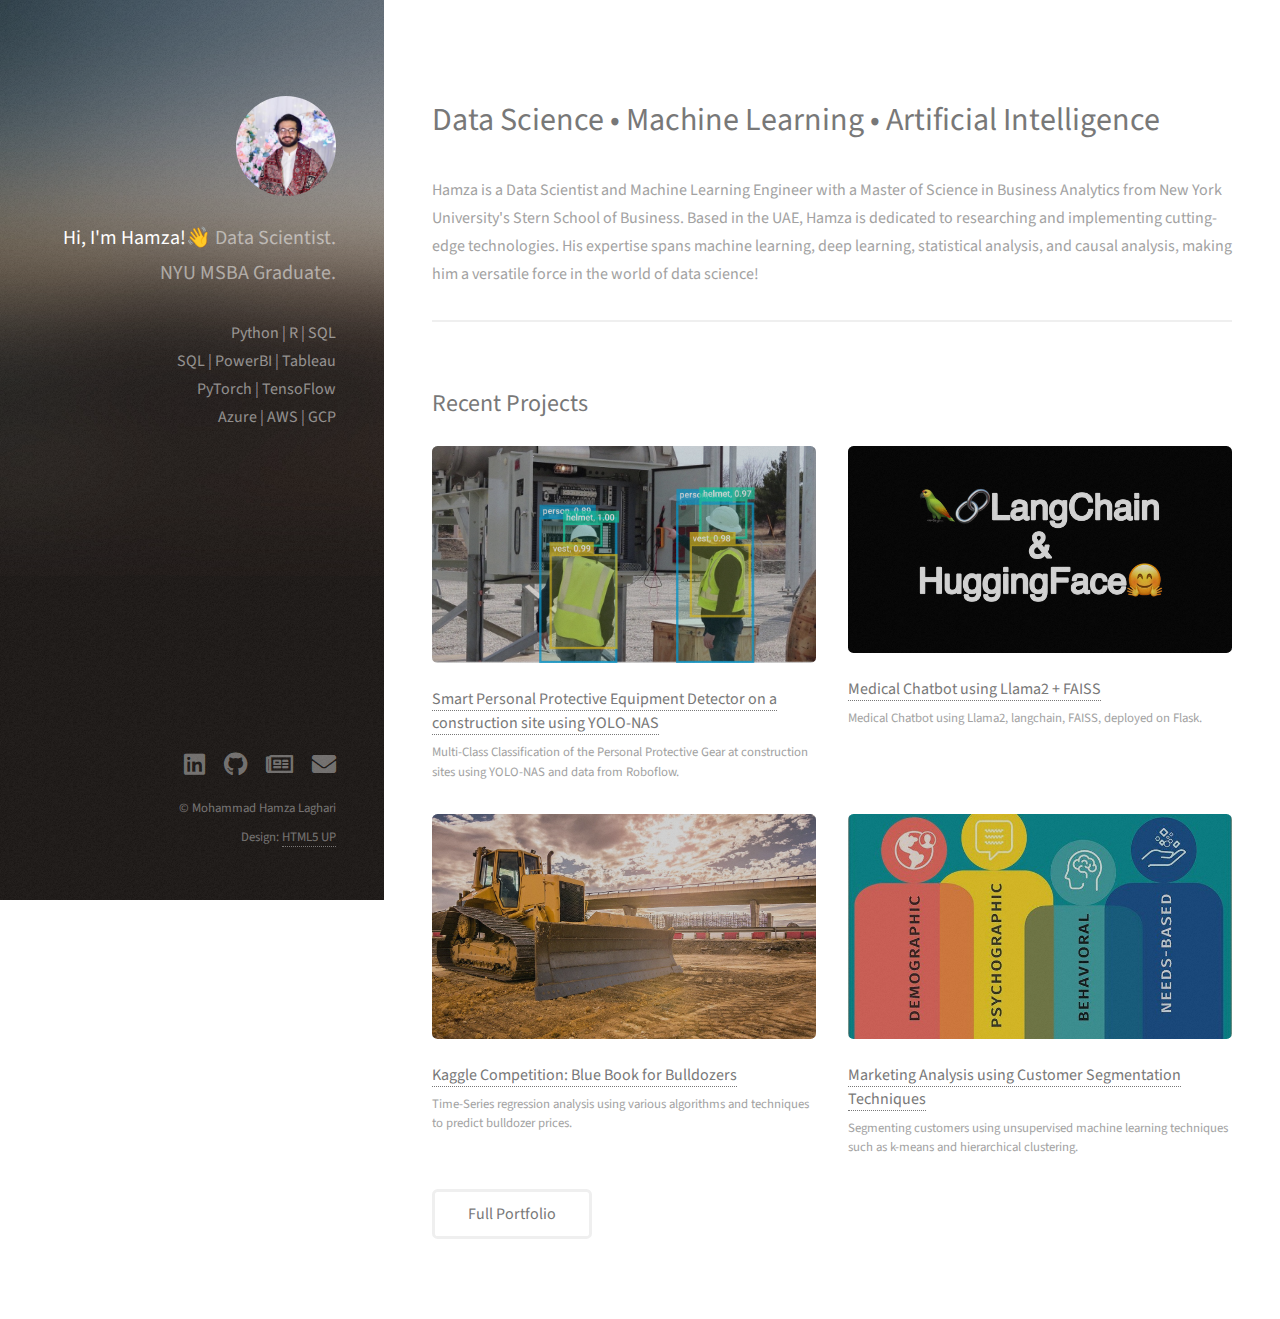
==== commit d4e5d6aa: "updated 03 Jan" ====
--- a/index.html
+++ b/index.html
@@ -44,15 +44,19 @@
 						<h2>Recent Projects</h2>
 						<div class="row">
 							<article class="col-6 col-12-xsmall work-item">
-								<a href="images/fashion.jpg" class="image fit thumb"><img src="images/fashion.jpg" alt="" /></a>
-								<h3><a href="https://github.com/mhlaghari/ComputerVision_FashionMNIST_PyTorch/blob/main/FashionMNIST_using_PyTorch.ipynb" target="_blank">FashionMNIST Multi-Class Classification</a></h3>
-								<p>Multi-Class Classification of the Fashion MNIST Dataset using Computer Vision, PyTorch and CNN.</p>
-							</article>
+               <a href="https://github.com/mhlaghari/SmartPPE/blob/main/SmartPPE_Final_V1.ipynb" class="image fit thumb">
+               <img src="images/AI-vision-inspection-in-power-and-utilities-industry-applications-of-computer-vision-1060x600.png" alt="" />
+               </a>
+               <h3><a href="https://github.com/mhlaghari/SmartPPE/blob/main/SmartPPE_Final_V1.ipynb">Smart Personal Protective Equipment Detector on a construction site using YOLO-NAS</a></h3>
+               <p>Multi-Class Classification of the Personal Protective Gear at construction sites using YOLO-NAS and data from Roboflow.</p>
+            </article>
 							<article class="col-6 col-12-xsmall work-item">
-								<a href="images/network.jpg" class="image fit thumb"><img src="images/network.jpg" alt="" /></a>
-								<h3><a href="https://github.com/mhlaghari/Amazon-product-co-purchasing-network-metadata" target="_blank">Network Analysis of Amazon Customers</a></h3>
-								<p>Network analysis of Amazon customers based on co-purchasing recommendations using R (TidyVerse).</p>
-							</article>
+                  <a href="https://github.com/mhlaghari/end-to-end-medical-chatbot-using-llama2_v4_FAISS" class="image fit thumb">
+                     <img src="images/langchain.png" alt="" />
+                  </a>
+                  <h3><a href="https://github.com/mhlaghari/end-to-end-medical-chatbot-using-llama2_v4_FAISS">Medical Chatbot using Llama2 + FAISS</a></h3>
+                  <p>Medical Chatbot using Llama2, langchain, FAISS, deployed on Flask.</p>
+               </article>
 							<article class="col-6 col-12-xsmall work-item">
 								<a href="images/bulldozer.jpg" class="image fit thumb"><img src="images/bulldozer.jpg" alt="" /></a>
 								<h3><a href="https://github.com/mhlaghari/Bulldozer_regression_model" target="_blank">Kaggle Competition: Blue Book for Bulldozers</a></h3>
